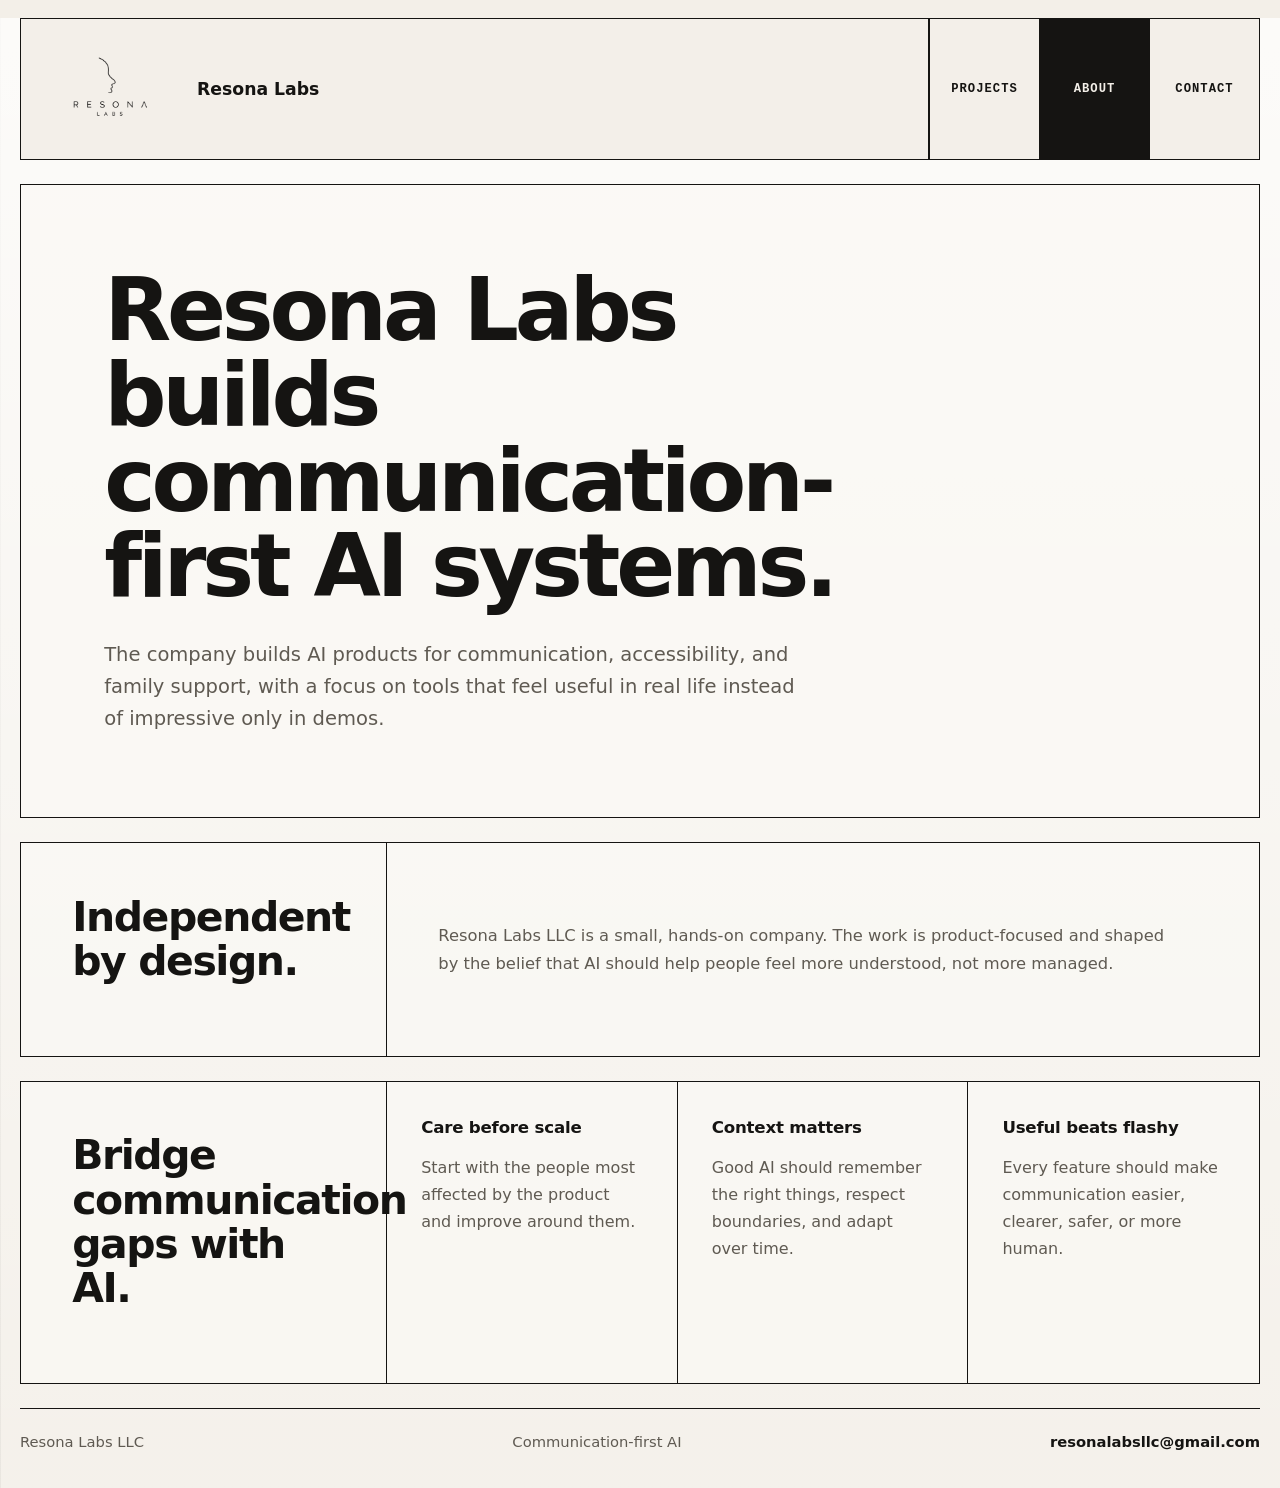
==== about.html @ 9da79933 "Enlarge navbar logo" ====
<!doctype html>
<html lang="en">
  <head>
    <meta charset="utf-8">
    <meta name="viewport" content="width=device-width, initial-scale=1">
    <meta name="description" content="About Resona Labs LLC.">
    <title>About | Resona Labs</title>
    <link rel="stylesheet" href="styles.css?v=20260506-logo">
  </head>
  <body>
    <header class="site-header">
      <a class="brand" href="index.html" aria-label="Resona Labs home">
        <img src="assets/Resona_Labs_Icon.png" alt="" class="brand-logo" onerror="this.hidden=true">
        <span>
          <strong>Resona Labs</strong>
        </span>
      </a>
      <nav class="site-nav" aria-label="Primary navigation">
        <a href="projects.html">Projects</a>
        <a href="about.html" aria-current="page">About</a>
        <a href="contact.html">Contact</a>
      </nav>
    </header>

    <main>
      <section class="page-intro">
        <h1>Resona Labs builds communication-first AI systems.</h1>
        <p class="lead">
          The company builds AI products for communication, accessibility, and family support,
          with a focus on tools that feel useful in real life instead of impressive only in demos.
        </p>
      </section>

      <section class="section-block">
        <div class="section-label">
          <h2>Independent by design.</h2>
        </div>
        <div class="text-column">
          <p>
            Resona Labs LLC is a small, hands-on company. The work is product-focused
            and shaped by the belief that AI should help people feel more understood,
            not more managed.
          </p>
        </div>
      </section>

      <section class="section-block">
        <div class="section-label">
          <h2>Bridge communication gaps with AI.</h2>
        </div>
        <div class="principle-grid">
          <article>
            <h3>Care before scale</h3>
            <p>Start with the people most affected by the product and improve around them.</p>
          </article>
          <article>
            <h3>Context matters</h3>
            <p>Good AI should remember the right things, respect boundaries, and adapt over time.</p>
          </article>
          <article>
            <h3>Useful beats flashy</h3>
            <p>Every feature should make communication easier, clearer, safer, or more human.</p>
          </article>
        </div>
      </section>
    </main>

    <footer class="site-footer">
      <span>Resona Labs LLC</span>
      <span>Communication-first AI</span>
      <a href="mailto:resonalabsllc@gmail.com">resonalabsllc@gmail.com</a>
    </footer>
  </body>
</html>
---- styles.css ----
:root {
  --bg: #f3efe8;
  --paper: #fbfaf6;
  --ink: #151412;
  --muted: #5f5a52;
  --rule: #151412;
  --rule-soft: rgba(21, 20, 18, 0.22);
  --accent: #8a5435;
  --max: 1240px;
  color: var(--ink);
  background: var(--bg);
  font-family:
    "IBM Plex Sans", Inter, ui-sans-serif, system-ui, -apple-system, BlinkMacSystemFont,
    "Segoe UI", sans-serif;
  line-height: 1.5;
}

* {
  box-sizing: border-box;
}

body {
  margin: 0;
  min-width: 320px;
  background:
    linear-gradient(180deg, rgba(255, 255, 255, 0.76), rgba(255, 255, 255, 0.12)),
    linear-gradient(90deg, rgba(21, 20, 18, 0.055) 0 1px, transparent 1px 88px),
    var(--bg);
}

img {
  display: block;
  max-width: 100%;
}

a {
  color: inherit;
}

h1,
h2,
h3,
p {
  margin-top: 0;
}

h1 {
  max-width: 780px;
  margin-bottom: 30px;
  font-size: clamp(2.65rem, 6.8vw, 5.8rem);
  line-height: 0.98;
  letter-spacing: -0.048em;
}

h2 {
  margin-bottom: 22px;
  font-size: clamp(1.55rem, 3.2vw, 2.8rem);
  line-height: 1.08;
  letter-spacing: -0.035em;
}

h3 {
  margin-bottom: 14px;
  font-size: 1.04rem;
  letter-spacing: -0.012em;
}

p {
  color: var(--muted);
  font-size: 1rem;
  line-height: 1.68;
}

p:last-child {
  margin-bottom: 0;
}

.site-header,
main,
.site-footer {
  width: min(var(--max), calc(100% - 32px));
  margin: 0 auto;
}

.site-header {
  display: grid;
  grid-template-columns: minmax(260px, 1fr) auto;
  margin-top: 18px;
  border: 1px solid var(--rule);
  background: rgba(243, 239, 232, 0.94);
}

.brand {
  display: grid;
  grid-template-columns: 132px minmax(0, 1fr);
  gap: 22px;
  align-items: center;
  min-height: 140px;
  padding: 14px 22px;
  border-right: 1px solid var(--rule);
  text-decoration: none;
}

.brand-logo {
  width: 132px;
  height: 102px;
  object-fit: contain;
}

.brand-logo[hidden] {
  display: none;
}

.brand strong {
  display: block;
}

.brand strong {
  font-size: 1.08rem;
  line-height: 1.16;
}

.site-nav a,
.action-link,
.detail-grid article > span {
  color: var(--muted);
  font-family:
    "IBM Plex Mono", "SFMono-Regular", Consolas, "Liberation Mono", monospace;
  font-size: 0.76rem;
  font-weight: 700;
  letter-spacing: 0.085em;
  text-transform: uppercase;
}

.site-nav {
  display: grid;
  grid-template-columns: repeat(3, minmax(110px, 1fr));
}

.site-nav a {
  display: grid;
  place-items: center;
  min-height: 140px;
  border-left: 1px solid var(--rule);
  color: var(--ink);
  text-decoration: none;
}

.site-nav a:hover,
.site-nav a[aria-current="page"] {
  color: var(--bg);
  background: var(--ink);
}

.home-hero,
.page-intro,
.project-feature,
.project-hero,
.section-block,
.detail-grid,
.contact-band,
.email-panel {
  margin-top: 24px;
  border: 1px solid var(--rule);
  background: rgba(251, 250, 246, 0.7);
}

.home-hero {
  display: grid;
  grid-template-columns: minmax(280px, 0.85fr) minmax(0, 1.15fr);
  min-height: min(720px, calc(100vh - 174px));
}

.logo-panel {
  display: grid;
  place-items: center;
  border-right: 1px solid var(--rule);
  background: rgba(255, 255, 255, 0.48);
}

.logo-panel img {
  width: min(88%, 660px);
  object-fit: contain;
}

.hero-statement {
  display: grid;
  align-content: center;
  padding: clamp(44px, 6.5vw, 88px);
}

.lead {
  max-width: 700px;
  font-size: clamp(1.02rem, 1.55vw, 1.22rem);
  line-height: 1.62;
}

.action-row {
  display: flex;
  flex-wrap: wrap;
  margin-top: 42px;
}

.action-link {
  display: inline-grid;
  place-items: center;
  min-height: 50px;
  border: 1px solid var(--rule);
  padding: 0 18px;
  color: var(--ink);
  background: rgba(255, 255, 255, 0.48);
  text-decoration: none;
}

.action-link + .action-link {
  margin-left: -1px;
}

.action-link.dark {
  color: var(--bg);
  background: var(--ink);
}

.action-link:hover {
  color: var(--bg);
  background: var(--accent);
}

.action-link.full {
  width: 100%;
}

.project-feature {
  display: grid;
  grid-template-columns: 220px minmax(0, 1fr) minmax(240px, 0.42fr);
}

.project-icon-panel {
  display: grid;
  place-items: center;
  min-height: 260px;
  border-right: 1px solid var(--rule);
  background: rgba(255, 255, 255, 0.5);
}

.project-icon-panel img {
  width: min(74%, 180px);
  object-fit: contain;
}

.project-copy,
.project-data {
  padding: clamp(30px, 4vw, 54px);
}

.project-copy {
  border-right: 1px solid var(--rule);
}

.project-data {
  display: grid;
  align-content: stretch;
  gap: 0;
  padding: 0;
}

.project-data p {
  display: grid;
  align-items: center;
  min-height: 150px;
  margin: 0;
  padding: clamp(30px, 4vw, 54px);
  border-bottom: 1px solid var(--rule);
}

.project-data .action-link {
  min-height: 78px;
  border: 0;
}

.page-intro,
.project-hero {
  padding: clamp(44px, 6.5vw, 86px);
}

.project-hero {
  display: grid;
  grid-template-columns: minmax(180px, 260px) minmax(0, 1fr);
  gap: 0;
  padding: 0;
}

.project-hero > div:last-child {
  padding: clamp(44px, 6.5vw, 86px);
}

.section-block {
  display: grid;
  grid-template-columns: minmax(260px, 0.42fr) minmax(0, 1fr);
}

.section-label {
  padding: clamp(32px, 4vw, 54px);
  border-right: 1px solid var(--rule);
}

.text-column {
  display: grid;
  align-content: center;
  padding: clamp(32px, 4vw, 54px);
}

.text-column p {
  max-width: 72ch;
  font-size: 1.02rem;
}

.principle-grid {
  display: grid;
  grid-template-columns: repeat(3, minmax(0, 1fr));
}

.principle-grid article,
.detail-grid article {
  padding: 34px;
  border-right: 1px solid var(--rule);
}

.principle-grid article:last-child,
.detail-grid article:nth-child(2n) {
  border-right: 0;
}

.detail-grid {
  display: grid;
  grid-template-columns: repeat(2, minmax(0, 1fr));
}

.detail-grid article {
  min-height: 280px;
  border-bottom: 1px solid var(--rule);
}

.detail-grid article:nth-last-child(-n + 2) {
  border-bottom: 0;
}

.contact-band,
.email-panel {
  display: grid;
  grid-template-columns: minmax(0, 1fr) minmax(260px, 0.38fr);
}

.contact-band > div,
.email-panel > div {
  padding: clamp(32px, 4vw, 54px);
  border-right: 1px solid var(--rule);
}

.contact-band .action-link {
  min-height: 100%;
  border: 0;
}

.email-link {
  display: grid;
  align-items: center;
  padding: clamp(32px, 4vw, 54px);
  color: var(--ink);
  background: rgba(255, 255, 255, 0.56);
  font-size: clamp(1.02rem, 2.15vw, 1.55rem);
  line-height: 1.35;
  font-weight: 900;
  text-decoration: none;
  overflow-wrap: anywhere;
}

.site-footer {
  display: flex;
  justify-content: space-between;
  gap: 16px;
  flex-wrap: wrap;
  margin: 24px auto 0;
  border-top: 1px solid var(--rule);
  padding: 22px 0 34px;
  color: var(--muted);
  font-size: 0.92rem;
}

.site-footer a {
  color: var(--ink);
  font-weight: 800;
  text-decoration: none;
}

@media (max-width: 980px) {
  .site-header,
  .home-hero,
  .project-feature,
  .project-hero,
  .section-block,
  .principle-grid,
  .detail-grid,
  .contact-band,
  .email-panel {
    grid-template-columns: 1fr;
  }

  .brand,
  .logo-panel,
  .project-icon-panel,
  .project-copy,
  .section-label,
  .contact-band > div,
  .email-panel > div {
    border-right: 0;
    border-bottom: 1px solid var(--rule);
  }

  .site-nav {
    grid-template-columns: repeat(3, 1fr);
  }

  .site-nav a {
    min-height: 58px;
    border-left: 0;
    border-right: 1px solid var(--rule);
  }

  .site-nav a:last-child {
    border-right: 0;
  }

  .home-hero {
    min-height: 0;
  }

  .logo-panel {
    min-height: 320px;
  }

  .logo-panel img {
    width: min(86%, 520px);
  }

  .principle-grid article,
  .detail-grid article {
    border-right: 0;
    border-bottom: 1px solid var(--rule);
  }

  .principle-grid article:last-child,
  .detail-grid article:last-child {
    border-bottom: 0;
  }
}

@media (max-width: 560px) {
  .site-header,
  main,
  .site-footer {
    width: min(100% - 20px, var(--max));
  }

  .brand {
    grid-template-columns: 92px minmax(0, 1fr);
    min-height: 112px;
    padding: 10px 14px;
  }

  .brand-logo {
    width: 92px;
    height: 72px;
  }

  h1 {
    font-size: clamp(2.35rem, 12vw, 3.6rem);
    line-height: 1.02;
  }

  .hero-statement,
  .page-intro,
  .project-hero > div:last-child,
  .project-copy,
  .section-label,
  .text-column,
  .contact-band > div,
  .email-panel > div,
  .email-link {
    padding: 28px 22px;
  }

  .action-row {
    display: grid;
  }

  .action-link + .action-link {
    margin-left: 0;
    margin-top: -1px;
  }
}
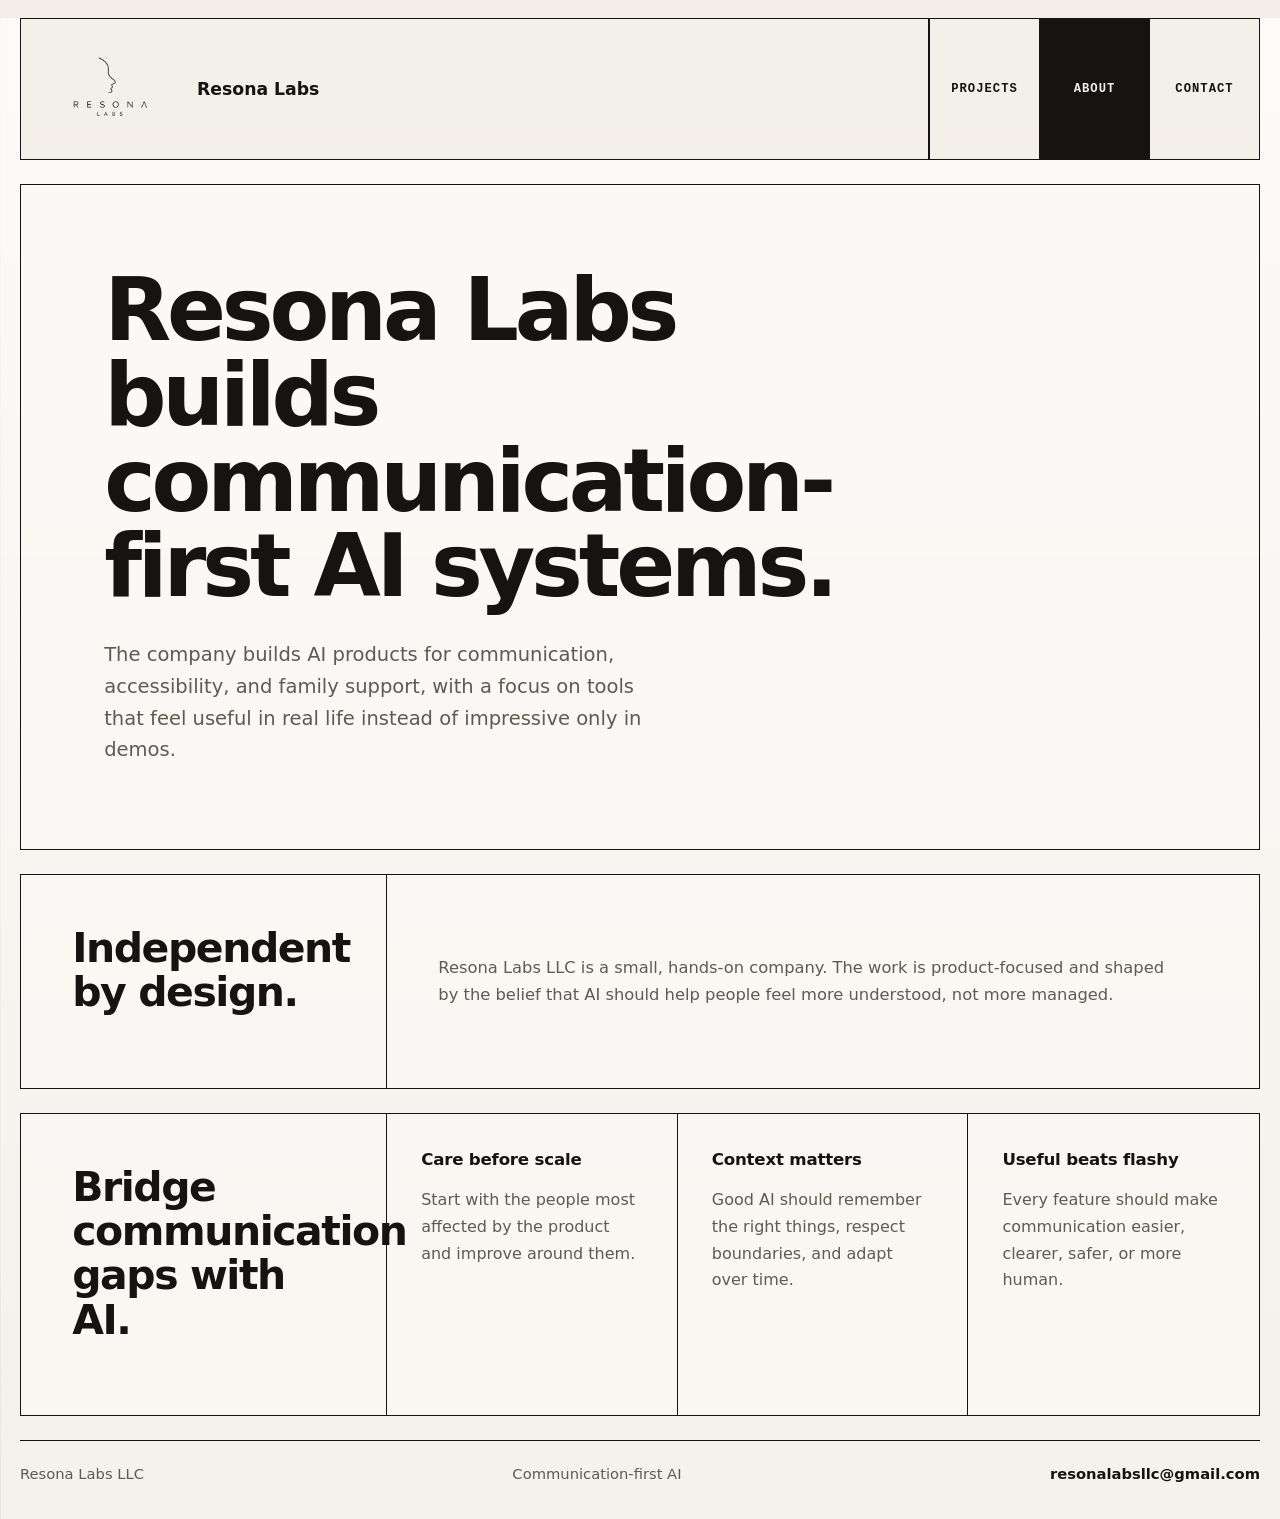
==== commit 87fd462b: "Force hero spacing refresh" ====
--- a/about.html
+++ b/about.html
@@ -5,7 +5,7 @@
     <meta name="viewport" content="width=device-width, initial-scale=1">
     <meta name="description" content="About Resona Labs LLC.">
     <title>About | Resona Labs</title>
-    <link rel="stylesheet" href="styles.css?v=20260506-logo">
+    <link rel="stylesheet" href="styles.css?v=20260506-hero-right">
   </head>
   <body>
     <header class="site-header">
--- a/styles.css
+++ b/styles.css
@@ -186,11 +186,16 @@
 .hero-statement {
   display: grid;
   align-content: center;
-  padding: clamp(44px, 6.5vw, 88px);
+  padding: clamp(44px, 6.5vw, 88px) clamp(140px, 16vw, 260px)
+    clamp(44px, 6.5vw, 88px) clamp(44px, 6.5vw, 88px);
+}
+
+.hero-statement h1 {
+  max-width: 620px;
 }
 
 .lead {
-  max-width: 700px;
+  max-width: 560px;
   font-size: clamp(1.02rem, 1.55vw, 1.22rem);
   line-height: 1.62;
 }
@@ -487,7 +492,7 @@
   .contact-band > div,
   .email-panel > div,
   .email-link {
-    padding: 28px 22px;
+    padding: 28px 42px 30px 22px;
   }
 
   .action-row {
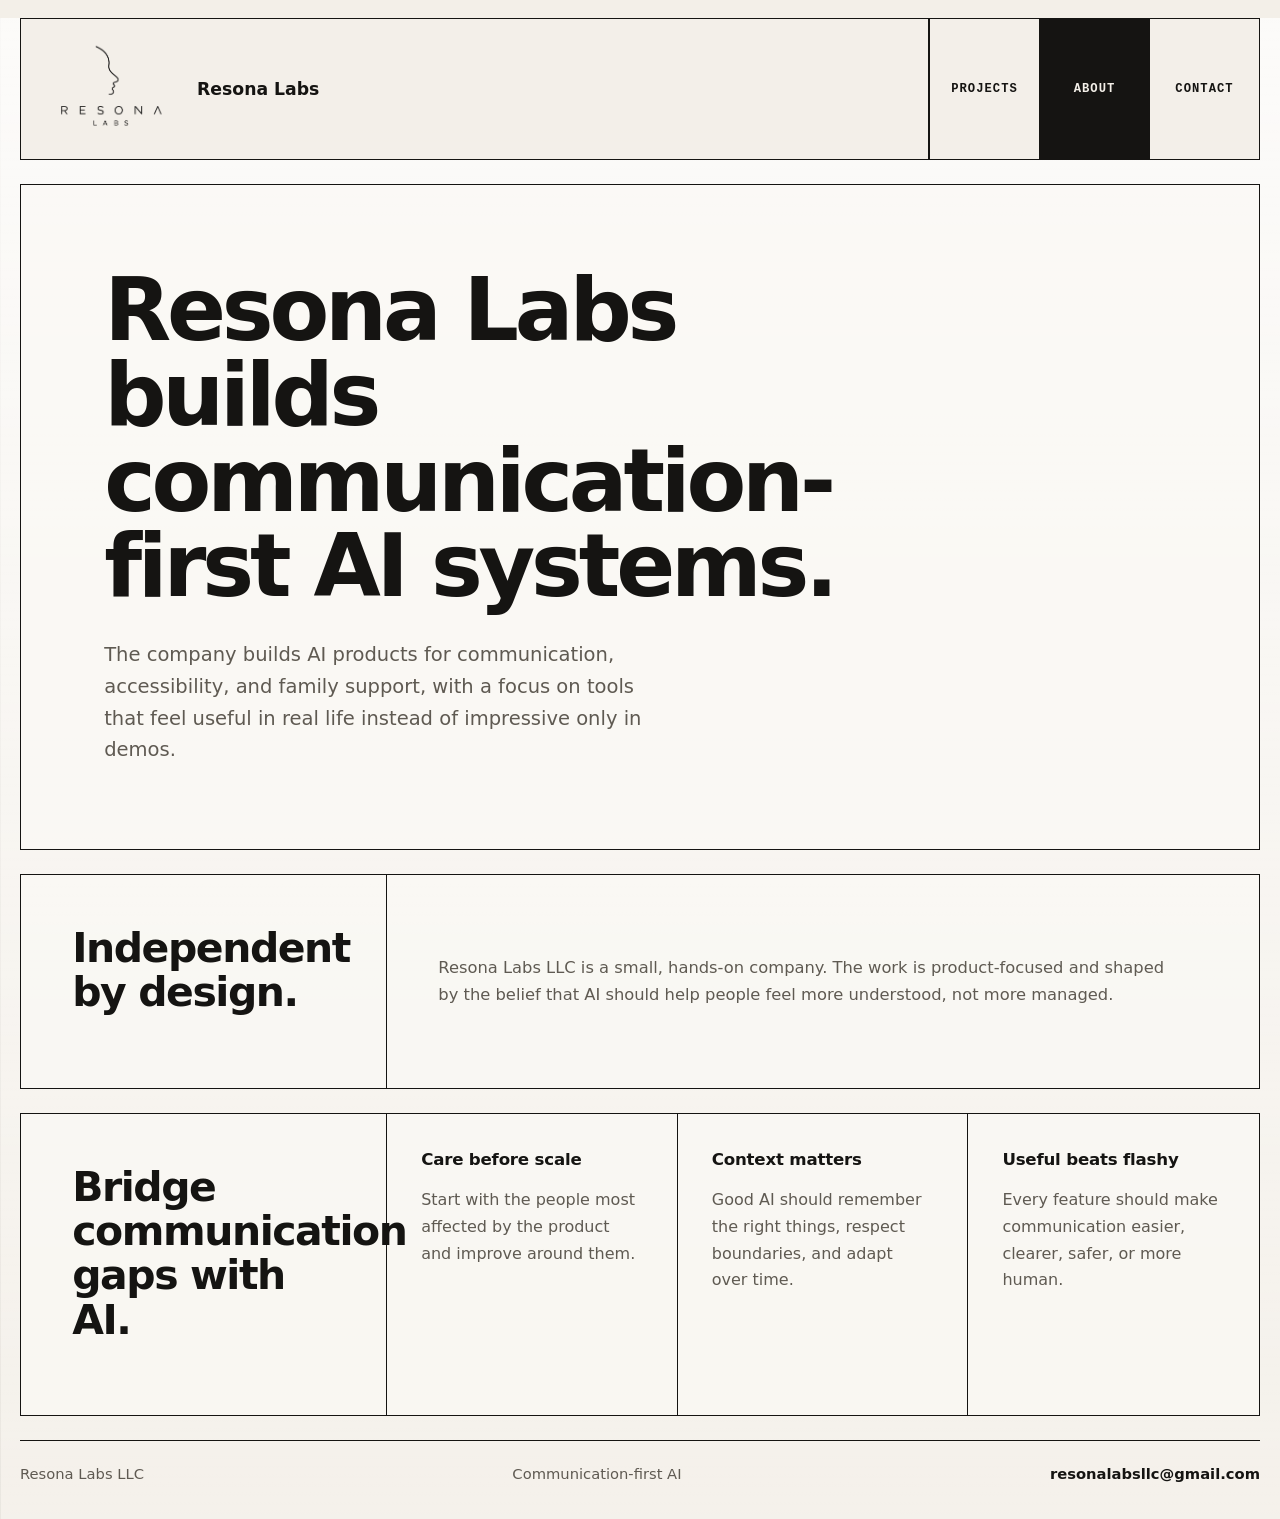
==== commit ee13d274: "Zoom Resona Labs logos" ====
--- a/about.html
+++ b/about.html
@@ -5,7 +5,7 @@
     <meta name="viewport" content="width=device-width, initial-scale=1">
     <meta name="description" content="About Resona Labs LLC.">
     <title>About | Resona Labs</title>
-    <link rel="stylesheet" href="styles.css?v=20260506-hero-right">
+    <link rel="stylesheet" href="styles.css?v=20260506-logo-zoom">
   </head>
   <body>
     <header class="site-header">
--- a/styles.css
+++ b/styles.css
@@ -104,7 +104,9 @@
 .brand-logo {
   width: 132px;
   height: 102px;
-  object-fit: contain;
+  object-fit: cover;
+  object-position: center;
+  transform: scale(1.18);
 }
 
 .brand-logo[hidden] {
@@ -180,7 +182,9 @@
 
 .logo-panel img {
   width: min(88%, 660px);
-  object-fit: contain;
+  object-fit: cover;
+  object-position: center;
+  transform: scale(1.18);
 }
 
 .hero-statement {
@@ -191,7 +195,9 @@
 }
 
 .hero-statement h1 {
-  max-width: 620px;
+  width: min(100%, 500px);
+  max-width: 500px;
+  text-wrap: balance;
 }
 
 .lead {
@@ -446,6 +452,7 @@
 
   .logo-panel img {
     width: min(86%, 520px);
+    transform: scale(1.16);
   }
 
   .principle-grid article,
@@ -476,6 +483,7 @@
   .brand-logo {
     width: 92px;
     height: 72px;
+    transform: scale(1.14);
   }
 
   h1 {
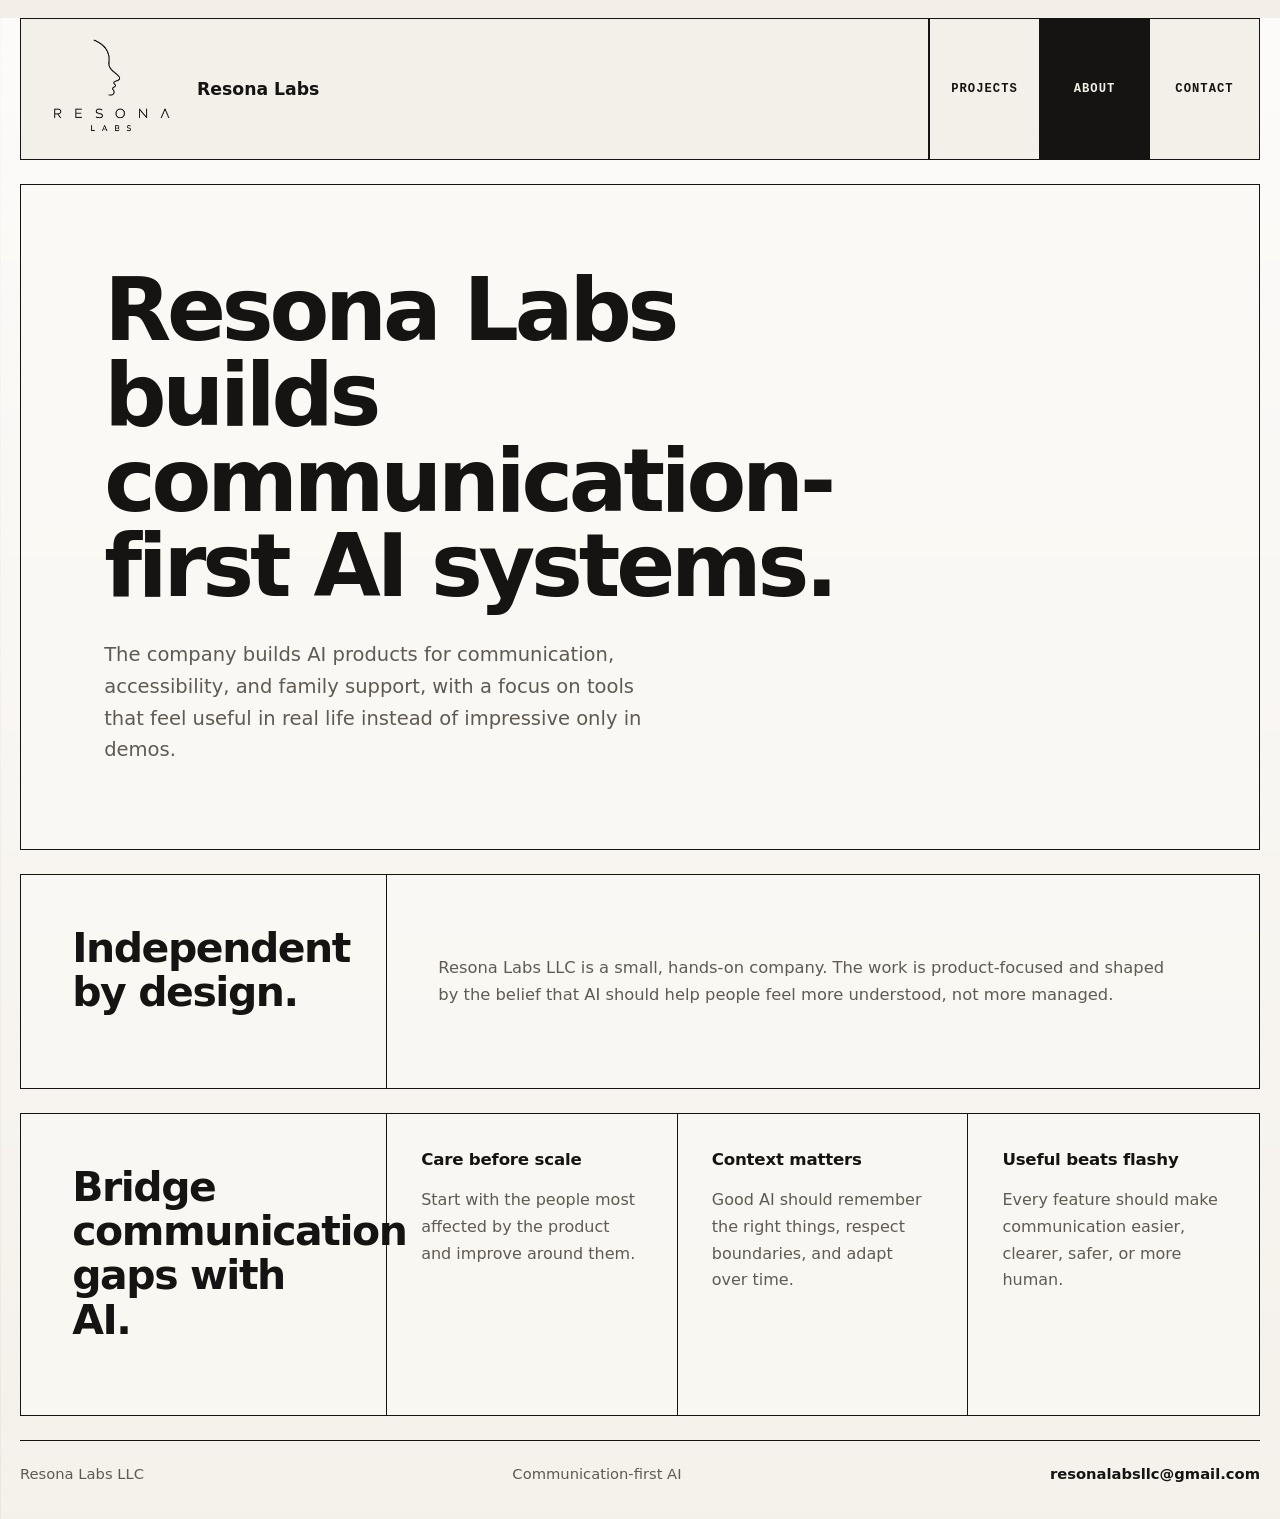
==== commit 7b460aee: "Double logo zoom" ====
--- a/about.html
+++ b/about.html
@@ -5,7 +5,7 @@
     <meta name="viewport" content="width=device-width, initial-scale=1">
     <meta name="description" content="About Resona Labs LLC.">
     <title>About | Resona Labs</title>
-    <link rel="stylesheet" href="styles.css?v=20260506-logo-zoom">
+    <link rel="stylesheet" href="styles.css?v=20260506-logo-zoom-2x">
   </head>
   <body>
     <header class="site-header">
--- a/styles.css
+++ b/styles.css
@@ -106,7 +106,7 @@
   height: 102px;
   object-fit: cover;
   object-position: center;
-  transform: scale(1.18);
+  transform: scale(1.36);
 }
 
 .brand-logo[hidden] {
@@ -184,7 +184,7 @@
   width: min(88%, 660px);
   object-fit: cover;
   object-position: center;
-  transform: scale(1.18);
+  transform: scale(1.36);
 }
 
 .hero-statement {
@@ -452,7 +452,7 @@
 
   .logo-panel img {
     width: min(86%, 520px);
-    transform: scale(1.16);
+    transform: scale(1.32);
   }
 
   .principle-grid article,
@@ -483,7 +483,7 @@
   .brand-logo {
     width: 92px;
     height: 72px;
-    transform: scale(1.14);
+    transform: scale(1.28);
   }
 
   h1 {
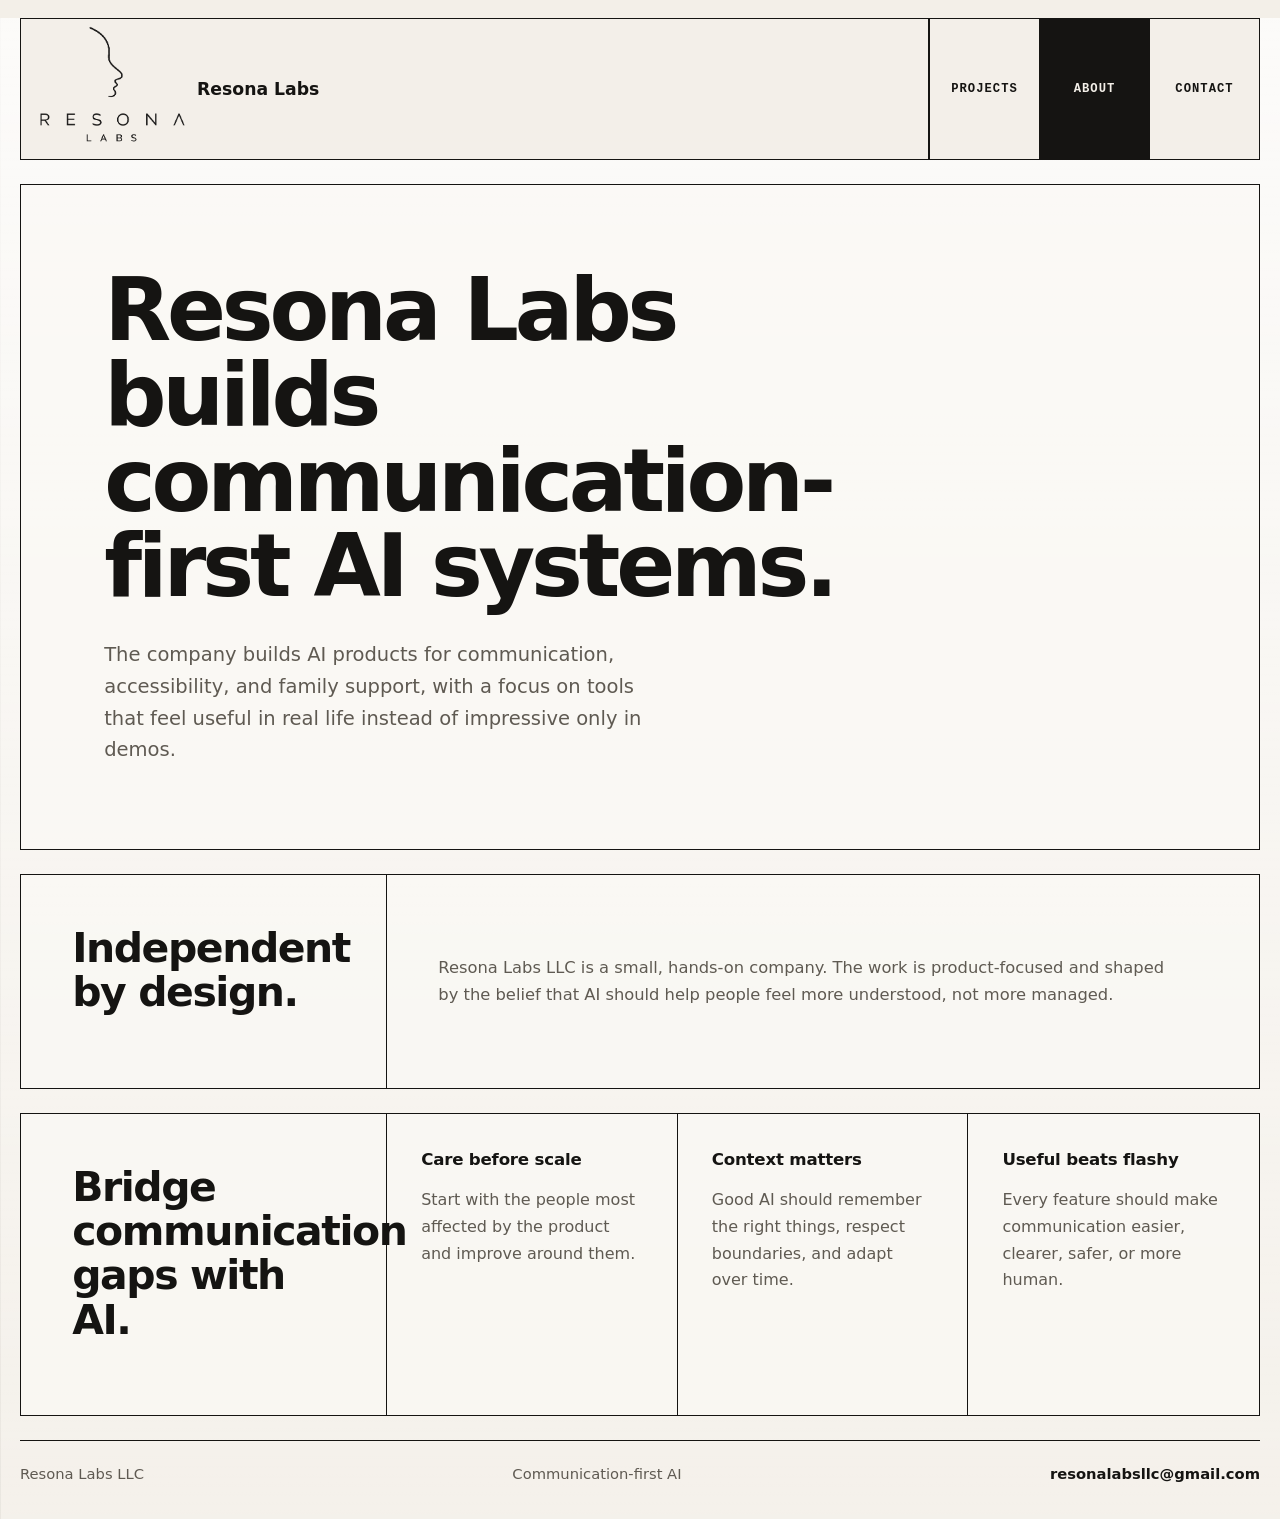
==== commit b0ebca16: "Increase logo crop zoom" ====
--- a/about.html
+++ b/about.html
@@ -5,7 +5,7 @@
     <meta name="viewport" content="width=device-width, initial-scale=1">
     <meta name="description" content="About Resona Labs LLC.">
     <title>About | Resona Labs</title>
-    <link rel="stylesheet" href="styles.css?v=20260506-logo-zoom-2x">
+    <link rel="stylesheet" href="styles.css?v=20260506-logo-zoom-more">
   </head>
   <body>
     <header class="site-header">
--- a/styles.css
+++ b/styles.css
@@ -106,7 +106,7 @@
   height: 102px;
   object-fit: cover;
   object-position: center;
-  transform: scale(1.36);
+  transform: scale(1.7);
 }
 
 .brand-logo[hidden] {
@@ -176,6 +176,7 @@
 .logo-panel {
   display: grid;
   place-items: center;
+  overflow: hidden;
   border-right: 1px solid var(--rule);
   background: rgba(255, 255, 255, 0.48);
 }
@@ -184,7 +185,7 @@
   width: min(88%, 660px);
   object-fit: cover;
   object-position: center;
-  transform: scale(1.36);
+  transform: scale(1.7);
 }
 
 .hero-statement {
@@ -452,7 +453,7 @@
 
   .logo-panel img {
     width: min(86%, 520px);
-    transform: scale(1.32);
+    transform: scale(1.6);
   }
 
   .principle-grid article,
@@ -483,7 +484,7 @@
   .brand-logo {
     width: 92px;
     height: 72px;
-    transform: scale(1.28);
+    transform: scale(1.5);
   }
 
   h1 {
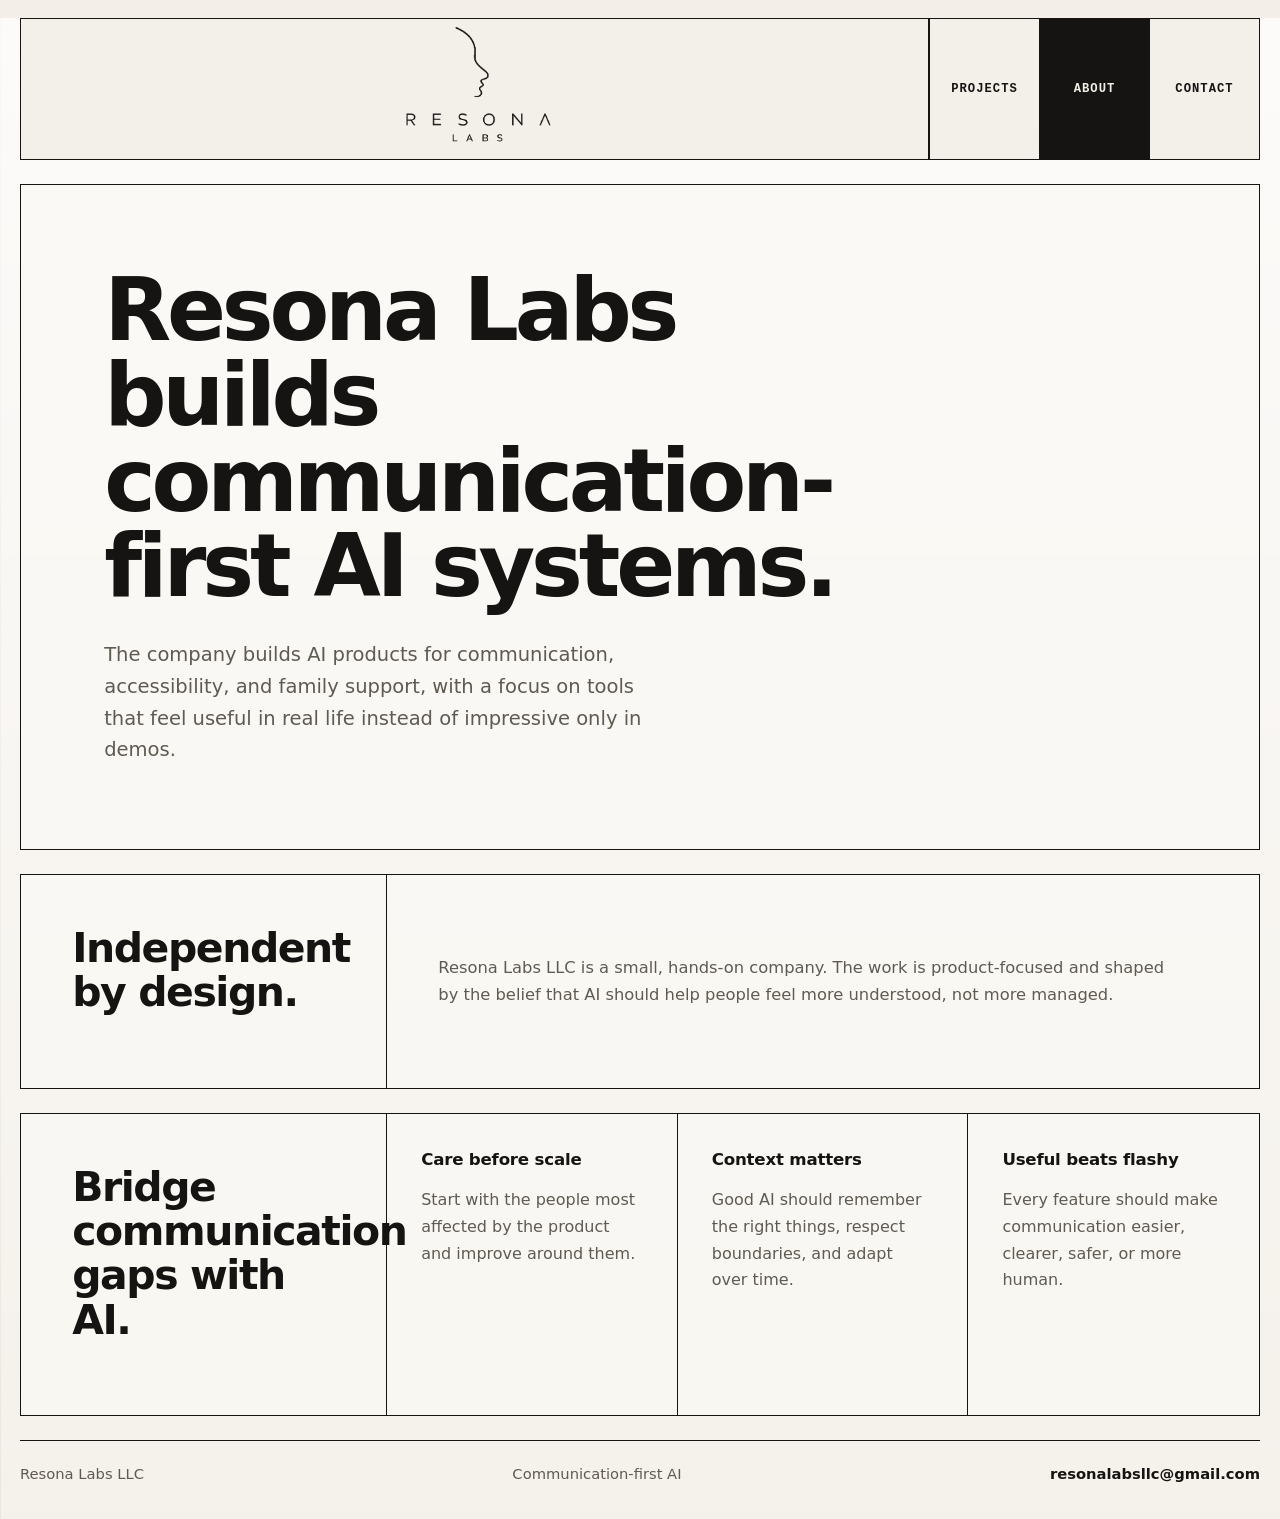
==== commit f9d873e1: "Remove navbar logo text" ====
--- a/about.html
+++ b/about.html
@@ -5,15 +5,12 @@
     <meta name="viewport" content="width=device-width, initial-scale=1">
     <meta name="description" content="About Resona Labs LLC.">
     <title>About | Resona Labs</title>
-    <link rel="stylesheet" href="styles.css?v=20260506-logo-zoom-more">
+    <link rel="stylesheet" href="styles.css?v=20260506-logo-only">
   </head>
   <body>
     <header class="site-header">
       <a class="brand" href="index.html" aria-label="Resona Labs home">
         <img src="assets/Resona_Labs_Icon.png" alt="" class="brand-logo" onerror="this.hidden=true">
-        <span>
-          <strong>Resona Labs</strong>
-        </span>
       </a>
       <nav class="site-nav" aria-label="Primary navigation">
         <a href="projects.html">Projects</a>
--- a/styles.css
+++ b/styles.css
@@ -91,9 +91,8 @@
 }
 
 .brand {
-  display: grid;
-  grid-template-columns: 132px minmax(0, 1fr);
-  gap: 22px;
+  display: flex;
+  justify-content: center;
   align-items: center;
   min-height: 140px;
   padding: 14px 22px;
@@ -111,15 +110,6 @@
 
 .brand-logo[hidden] {
   display: none;
-}
-
-.brand strong {
-  display: block;
-}
-
-.brand strong {
-  font-size: 1.08rem;
-  line-height: 1.16;
 }
 
 .site-nav a,
@@ -476,7 +466,6 @@
   }
 
   .brand {
-    grid-template-columns: 92px minmax(0, 1fr);
     min-height: 112px;
     padding: 10px 14px;
   }
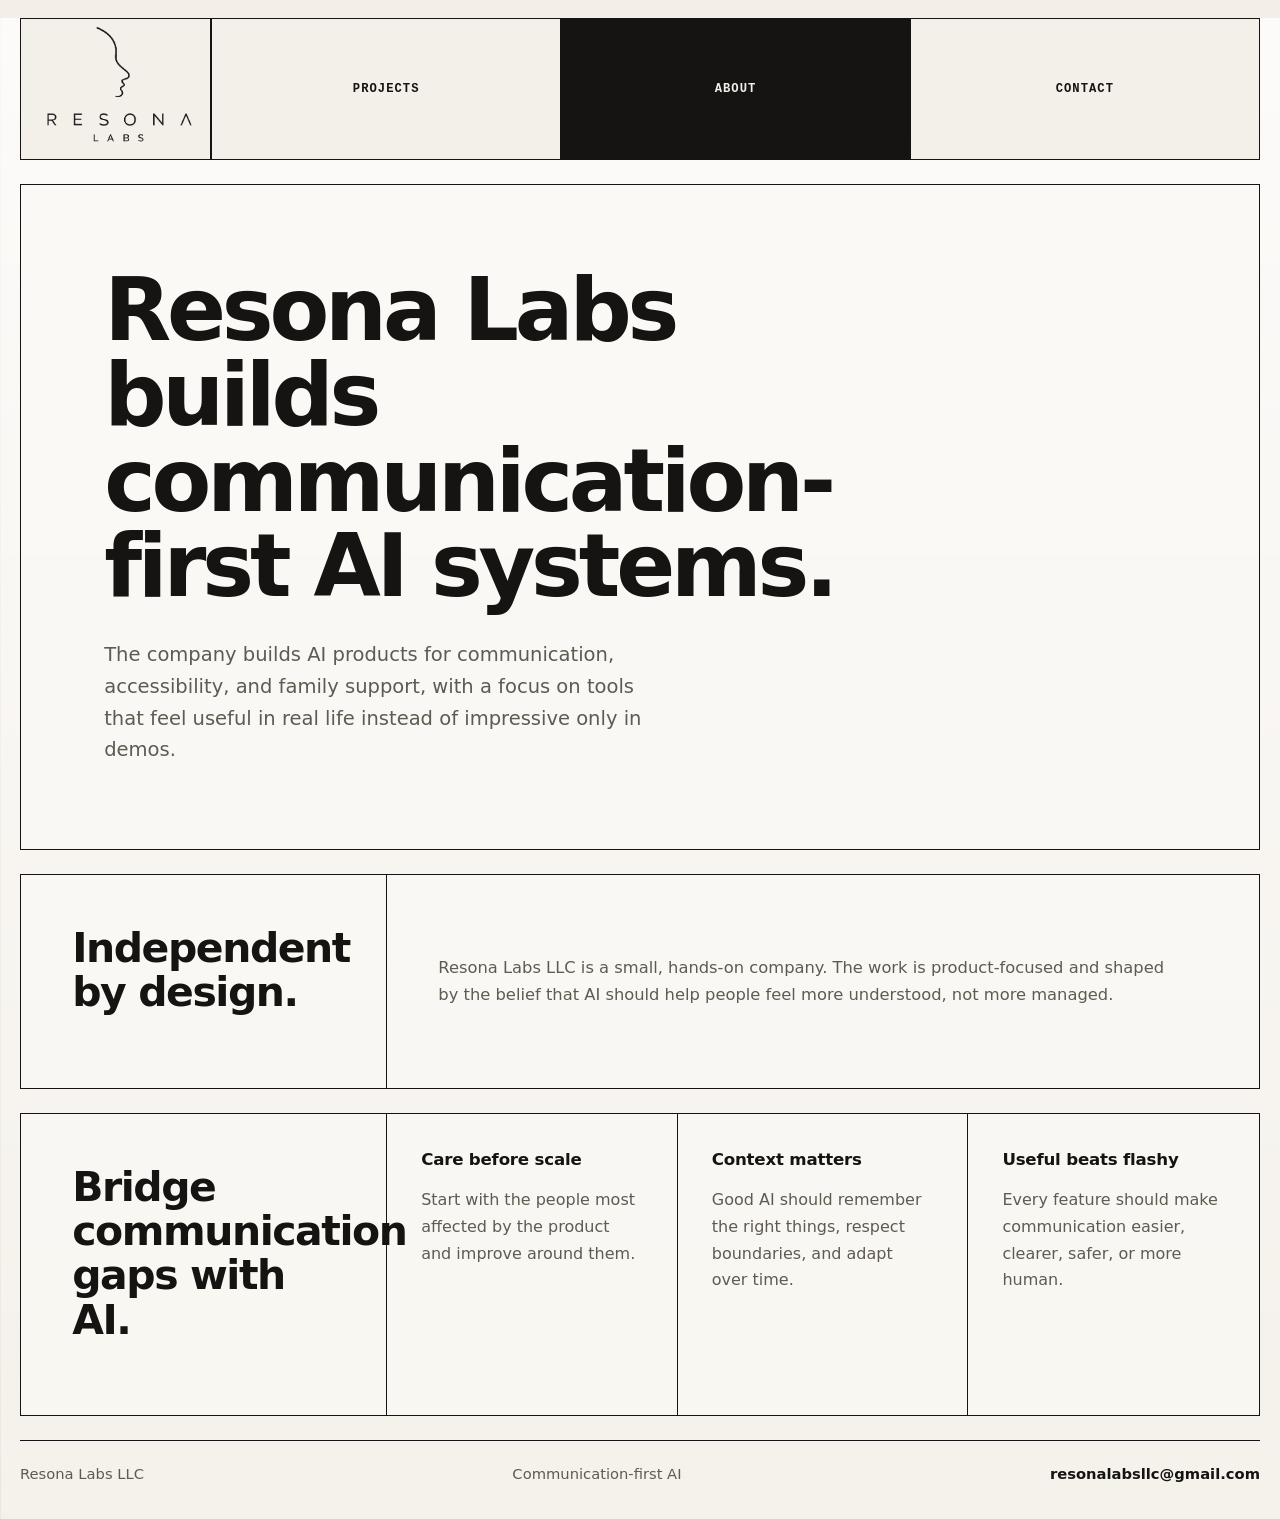
==== commit 6d1a99ff: "Tighten navbar logo cell" ====
--- a/about.html
+++ b/about.html
@@ -5,7 +5,7 @@
     <meta name="viewport" content="width=device-width, initial-scale=1">
     <meta name="description" content="About Resona Labs LLC.">
     <title>About | Resona Labs</title>
-    <link rel="stylesheet" href="styles.css?v=20260506-logo-only">
+    <link rel="stylesheet" href="styles.css?v=20260506-tight-logo-cell">
   </head>
   <body>
     <header class="site-header">
--- a/styles.css
+++ b/styles.css
@@ -84,7 +84,7 @@
 
 .site-header {
   display: grid;
-  grid-template-columns: minmax(260px, 1fr) auto;
+  grid-template-columns: 190px minmax(0, 1fr);
   margin-top: 18px;
   border: 1px solid var(--rule);
   background: rgba(243, 239, 232, 0.94);
@@ -467,7 +467,7 @@
 
   .brand {
     min-height: 112px;
-    padding: 10px 14px;
+    padding: 10px;
   }
 
   .brand-logo {
